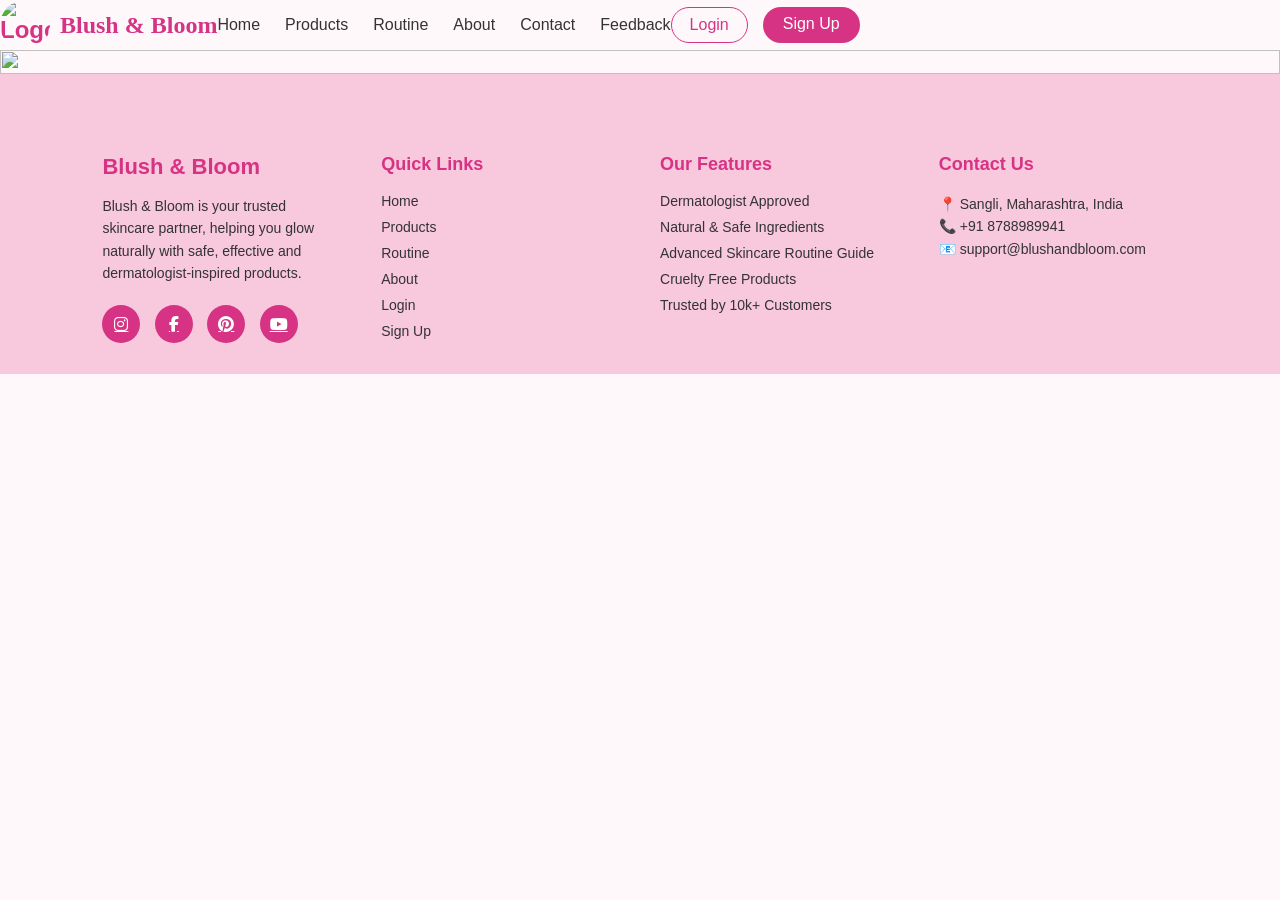
==== index.html @ fbc8195a "fix the logo position" ====
<!DOCTYPE html>
<html lang="en">
<head>
    <meta charset="UTF-8">
    <title>Blush & Bloom</title>
    <link rel="stylesheet" href="css/index.css">
   <link rel="stylesheet" href="https://cdnjs.cloudflare.com/ajax/libs/font-awesome/6.5.0/css/all.min.css">
</head>
<body>

    <nav class="navbar">
        <div class="nav-left">
        <img src="images/logo.jpeg" alt="Logo" class="logo">
        <h2 class="brand">Blush & Bloom</h2>
        </div>

        <ul class="nav-links">
            <li><a href="index.html">Home</a></li>
            <li><a href="pages/product.html">Products</a></li>
            <li><a href="pages/routine.html">Routine</a></li>
            <li><a href="pages/about.html">About</a></li>
            <li><a href="pages/contact.html">Contact</a></li>
            <li><a href="pages/feedback.html">Feedback</a></li>
        </ul>

        <div class="auth-buttons">
            <a href="pages/login.html" class="login-btn">Login</a>
            <a href="pages/signup.html" class="signup-btn">Sign Up</a>
        </div>
    </nav>

   <section class="slider">

<img src="images/slide1.webp" class="slide active">
<img src="images/slide2.webp" class="slide">
<img src="images/slide3.webp" class="slide">
<img src="images/slide4.webp" class="slide">
<img src="images/slide5.webp" class="slide">
<img src="images/slide6.webp" class="slide">
</section>

<script src="js/index.js"></script>

   <footer class="footer">

    <div class="footer-container">

    
        <div class="footer-col">
            <h2 class="footer-logo">Blush & Bloom</h2>
            <p>
                Blush & Bloom is your trusted skincare partner, 
                helping you glow naturally with safe, effective 
                and dermatologist-inspired products.
            </p>

            <div class="social-icons">
                <a href="#"><i class="fab fa-instagram"></i></a>
                <a href="#"><i class="fab fa-facebook-f"></i></a>
                <a href="#"><i class="fab fa-pinterest"></i></a>
                <a href="#"><i class="fab fa-youtube"></i></a>
            </div>
        </div>

      
        <div class="footer-col">
            <h3>Quick Links</h3>
            <ul>
                <li><a href="index.html">Home</a></li>
                <li><a href="pages/product.html">Products</a></li>
                <li><a href="pages/routine.html">Routine</a></li>
                <li><a href="pages/about.html">About</a></li>
                <li><a href="pages/login.html">Login</a></li>
                <li><a href="pages/signup.html">Sign Up</a></li>
            </ul>
        </div>

    <div class="footer-col">
            <h3>Our Features</h3>
            <ul>
                <li> Dermatologist Approved</li>
                <li> Natural & Safe Ingredients</li>
                <li>Advanced Skincare Routine Guide</li>
                <li>Cruelty Free Products</li>
                <li>Trusted by 10k+ Customers</li>
            </ul>
        </div>
             
       <div class="footer-col">
            <h3>Contact Us</h3>
            <p>📍 Sangli, Maharashtra, India</p>
            <p>📞 +91 8788989941</p>
            <p>📧 support@blushandbloom.com</p>
        </div> 

    </div>
</footer>
---- css/index.css ----
* {
    margin: 0;
    padding: 0;
    box-sizing: border-box;
}

body {
    font-family: Arial, sans-serif;
    background-color: #fff8fb;
}


.logo {
    font-size: 24px;
    font-weight: bold;
    color: #d63384;
    
}
body{
    margin:0;
}

.navbar{
    display:flex;
    align-items:center;
    padding:0;
}


}

.navbar{
    display:flex;
    justify-content:space-between;
    align-items:center;
    background:#f8c8dc;
    padding:10px 30px;
}

.nav-left{
    display:flex;
    align-items:center;
    gap:10px;
}

.logo{
    width:50px;
    height:50px;
    border-radius:50%;
    object-fit:cover;
}

.brand{
    font-family:serif;
    color:#d63384;
}

.nav-links{
    list-style:none;
    display:flex;
    gap:25px;
}

.nav-links a{
    text-decoration:none;
    color:black;
    font-weight:500;
}


.nav-links {
    list-style: none;
    display: flex;
    gap: 25px;
}

.nav-links li {
    list-style: none;
}

.nav-links a {
    text-decoration: none;
    color: #333;
    font-weight: 500;
    transition: 0.3s;
}

.nav-links a:hover {
    color: #d63384;
}

.auth-buttons {
    display: flex;
    gap: 15px;
}

.login-btn {
    padding: 8px 18px;
    border: 1px solid #d63384;
    border-radius: 25px;
    text-decoration: none;
    color: #d63384;
    transition: 0.3s;
}

.login-btn:hover {
    background-color: #d63384;
    color: white;
}

.signup-btn {
    padding: 8px 20px;
    background-color: #d63384;
    color: white;
    border-radius: 25px;
    text-decoration: none;
    transition: 0.3s;
}

.signup-btn:hover {
    background-color: #b0256a;
}

.hero {
    text-align: center;
    padding: 100px 20px;
}

.hero h1 {
    font-size: 36px;
    color: #d63384;
}

.hero p {
    margin-top: 10px;
    font-size: 18px;
    color: #555;
}

.hero {
    flex: 1;
}


.slide{
width:100%;
height:100%;
object-fit:cover;
object-position:center;
display:none;
}

.slide.active{
display:block;
}

.footer {
    background-color: #f8c8dc;   
    color: #333;
    padding: 80px 8% 25px
}

.footer-container {
    display: flex;
    justify-content: space-between;
    flex-wrap: wrap;
    gap: 40px;
}

.footer-col {
    flex: 1;
    min-width: 230px;
}

.footer-logo {
    color: #d63384;
    margin-bottom: 15px;
    font-size: 22px;
}

.footer h3 {
    margin-bottom: 18px;
    color: #d63384;
    font-size: 18px;
}

.footer-col p {
    font-size: 14px;
    line-height: 1.6;
}

.footer-col ul {
    list-style: none;
}

.footer-col ul li {
    margin-bottom: 10px;
    font-size: 14px;
}

.footer-col ul li a {
    text-decoration: none;
    color: #333;
    transition: 0.3s;
}

.footer-col ul li a:hover {
    color: #d63384;
    padding-left: 5px;
}


.social-icons {
    margin-top: 20px;
}

.social-icons a {
    display: inline-flex;
    align-items: center;
    justify-content: center;
    width: 38px;
    height: 38px;
    border-radius: 50%;
    background-color: #d63384;
    color: #fff;
    margin-right: 10px;
    font-size: 16px;
    transition: 0.3s;
}

.social-icons a:hover {
    background-color: #b0256a;
    transform: translateY(-4px);
}

.footer-bottom {
    text-align: center;
    margin-top: 30px;
    border-top: 1px solid #f3b3cf;
    padding-top: 15px;
    font-size: 13px;
}


@media (max-width: 768px) {

    .footer-container {
        flex-direction: column;
        text-align: center;
    }

}
html, body {
    height: 100%;
}

body {
    display: flex;
    flex-direction: column;
}
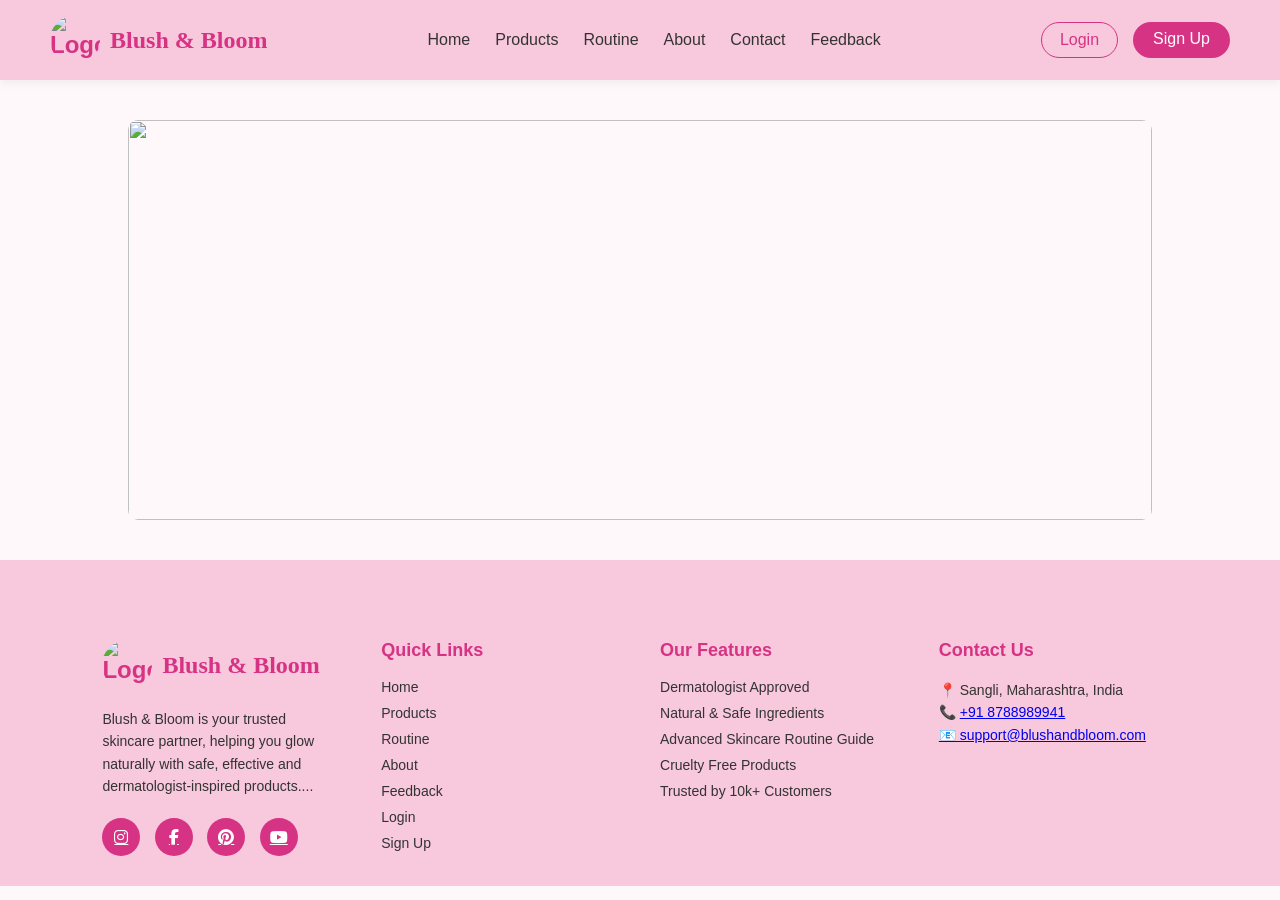
==== commit 8a29da9c: "Merge branch 'SayaliPawar1312:main' into main" ====
--- a/index.html
+++ b/index.html
@@ -1,7 +1,7 @@
 <!DOCTYPE html>
 <html lang="en">
 <head>
-    <meta charset="UTF-8">
+
     <title>Blush & Bloom</title>
     <link rel="stylesheet" href="css/index.css">
    <link rel="stylesheet" href="https://cdnjs.cloudflare.com/ajax/libs/font-awesome/6.5.0/css/all.min.css">
@@ -15,17 +15,17 @@
         </div>
 
         <ul class="nav-links">
-            <li><a href="index.html">Home</a></li>
-            <li><a href="pages/product.html">Products</a></li>
-            <li><a href="pages/routine.html">Routine</a></li>
-            <li><a href="pages/about.html">About</a></li>
-            <li><a href="pages/contact.html">Contact</a></li>
-            <li><a href="pages/feedback.html">Feedback</a></li>
+            <li><a href="./..index.html">Home</a></li>
+            <li><a href="./pages/product.html">Products</a></li>
+            <li><a href="./pages/routine.html">Routine</a></li>
+            <li><a href="./pages/about.html">About</a></li>
+            <li><a href="./pages/contact.html">Contact</a></li>
+            <li><a href="./pages/feedback.html">Feedback</a></li>
         </ul>
 
         <div class="auth-buttons">
             <a href="pages/login.html" class="login-btn">Login</a>
-            <a href="pages/signup.html" class="signup-btn">Sign Up</a>
+            <a href="./pages/signup.html" class="signup-btn">Sign Up</a>
         </div>
     </nav>
 
@@ -47,14 +47,19 @@
 
     
         <div class="footer-col">
-            <h2 class="footer-logo">Blush & Bloom</h2>
+          <div class="nav-left">
+        <img src="images/logo.jpeg" alt="Logo" class="logo">
+        <h2 class="brand">Blush & Bloom</h2>
+        </div> &nbsp;  &nbsp; &nbsp; &nbsp;
+    
             <p>
                 Blush & Bloom is your trusted skincare partner, 
                 helping you glow naturally with safe, effective 
-                and dermatologist-inspired products.
+                and dermatologist-inspired products....
             </p>
 
             <div class="social-icons">
+               
                 <a href="#"><i class="fab fa-instagram"></i></a>
                 <a href="#"><i class="fab fa-facebook-f"></i></a>
                 <a href="#"><i class="fab fa-pinterest"></i></a>
@@ -66,20 +71,21 @@
         <div class="footer-col">
             <h3>Quick Links</h3>
             <ul>
-                <li><a href="index.html">Home</a></li>
-                <li><a href="pages/product.html">Products</a></li>
-                <li><a href="pages/routine.html">Routine</a></li>
-                <li><a href="pages/about.html">About</a></li>
-                <li><a href="pages/login.html">Login</a></li>
-                <li><a href="pages/signup.html">Sign Up</a></li>
+               <li><a href="./index.html">Home</a></li>
+                <li><a href="./pages/product.html">Products</a></li>
+                <li><a href="./pages/routine.html">Routine</a></li>
+                <li><a href="./pages/about.html">About</a></li>
+             <li><a href="./pages/feedback.html">Feedback</a></li>
+                <li><a href="./pages/login.html">Login</a></li>
+                <li><a href="./pages/signup.html">Sign Up</a></li>
             </ul>
         </div>
 
     <div class="footer-col">
             <h3>Our Features</h3>
             <ul>
-                <li> Dermatologist Approved</li>
-                <li> Natural & Safe Ingredients</li>
+                <li>Dermatologist Approved</li>
+                <li>Natural & Safe Ingredients</li>
                 <li>Advanced Skincare Routine Guide</li>
                 <li>Cruelty Free Products</li>
                 <li>Trusted by 10k+ Customers</li>
@@ -89,8 +95,11 @@
        <div class="footer-col">
             <h3>Contact Us</h3>
             <p>📍 Sangli, Maharashtra, India</p>
-            <p>📞 +91 8788989941</p>
-            <p>📧 support@blushandbloom.com</p>
+            <p>📞 <a href="tel:+8788989941" class="menu-subitem">+91 8788989941</a></p>
+            <p> <a href="mailto:support@blushandbloom.com.com" class="menu-subitem">
+                 📧 support@blushandbloom.com
+                </a>
+         
         </div> 
 
     </div>
--- a/css/index.css
+++ b/css/index.css
@@ -1,3 +1,4 @@
+
 * {
     margin: 0;
     padding: 0;
@@ -26,21 +27,13 @@
     padding:0;
 }
 
-
-}
-
-.navbar{
-    display:flex;
-    justify-content:space-between;
-    align-items:center;
-    background:#f8c8dc;
-    padding:10px 30px;
-}
-
-.nav-left{
-    display:flex;
-    align-items:center;
-    gap:10px;
+.navbar {
+    display: flex;
+    justify-content: space-between;
+    align-items: center;
+    padding: 15px 50px;
+    background-color: #f8c8dc;
+    box-shadow: 0 4px 8px rgba(0,0,0,0.05);
 }
 
 .logo{
@@ -48,6 +41,20 @@
     height:50px;
     border-radius:50%;
     object-fit:cover;
+    margin-left:0.001cm;
+}
+
+.nav-left{
+    display:flex;
+    align-items:center;
+    gap:10px;
+}
+
+.logo{
+    width:50px;
+    height:50px;
+    border-radius:50%;
+    object-fit:cover;
 }
 
 .brand{
@@ -141,6 +148,13 @@
     flex: 1;
 }
 
+.slider{
+width:80%;
+height:400px;
+margin:40px auto;
+overflow:hidden;
+border-radius:10px;
+}
 
 .slide{
 width:100%;
@@ -152,6 +166,10 @@
 
 .slide.active{
 display:block;
+}
+.slides{
+display:flex;
+transition:transform 0.5s ease;
 }
 
 .footer {
@@ -258,4 +276,3 @@
     display: flex;
     flex-direction: column;
 }
-
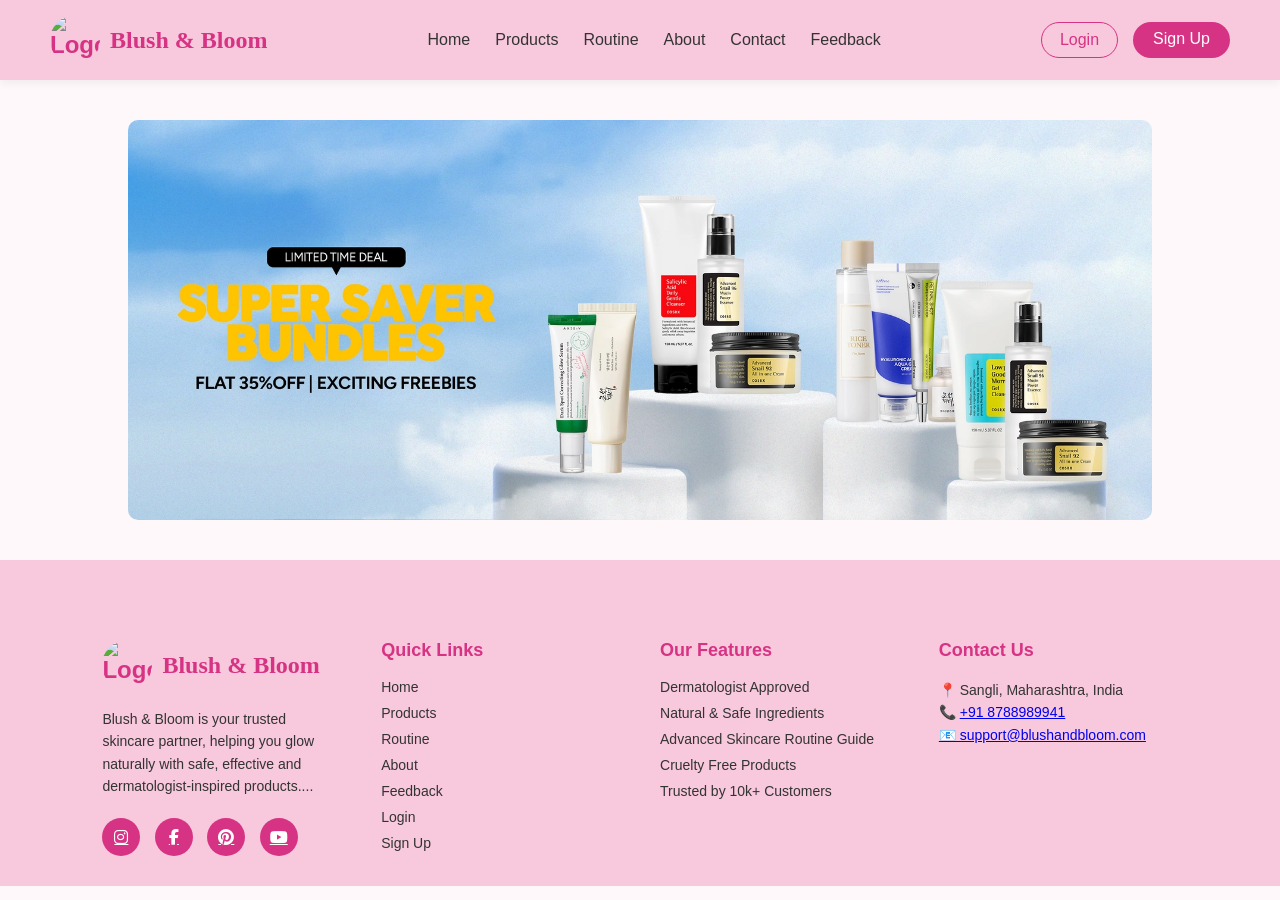
==== commit 7d6183b6: "Merge pull request #7 from nishatandale/main pull request" ====
--- a/index.html
+++ b/index.html
@@ -3,11 +3,10 @@
 <head>
 
     <title>Blush & Bloom</title>
-    <link rel="stylesheet" href="css/index.css">
+    <link rel="stylesheet" href="./css/index.css">
    <link rel="stylesheet" href="https://cdnjs.cloudflare.com/ajax/libs/font-awesome/6.5.0/css/all.min.css">
 </head>
 <body>
-
     <nav class="navbar">
         <div class="nav-left">
         <img src="images/logo.jpeg" alt="Logo" class="logo">
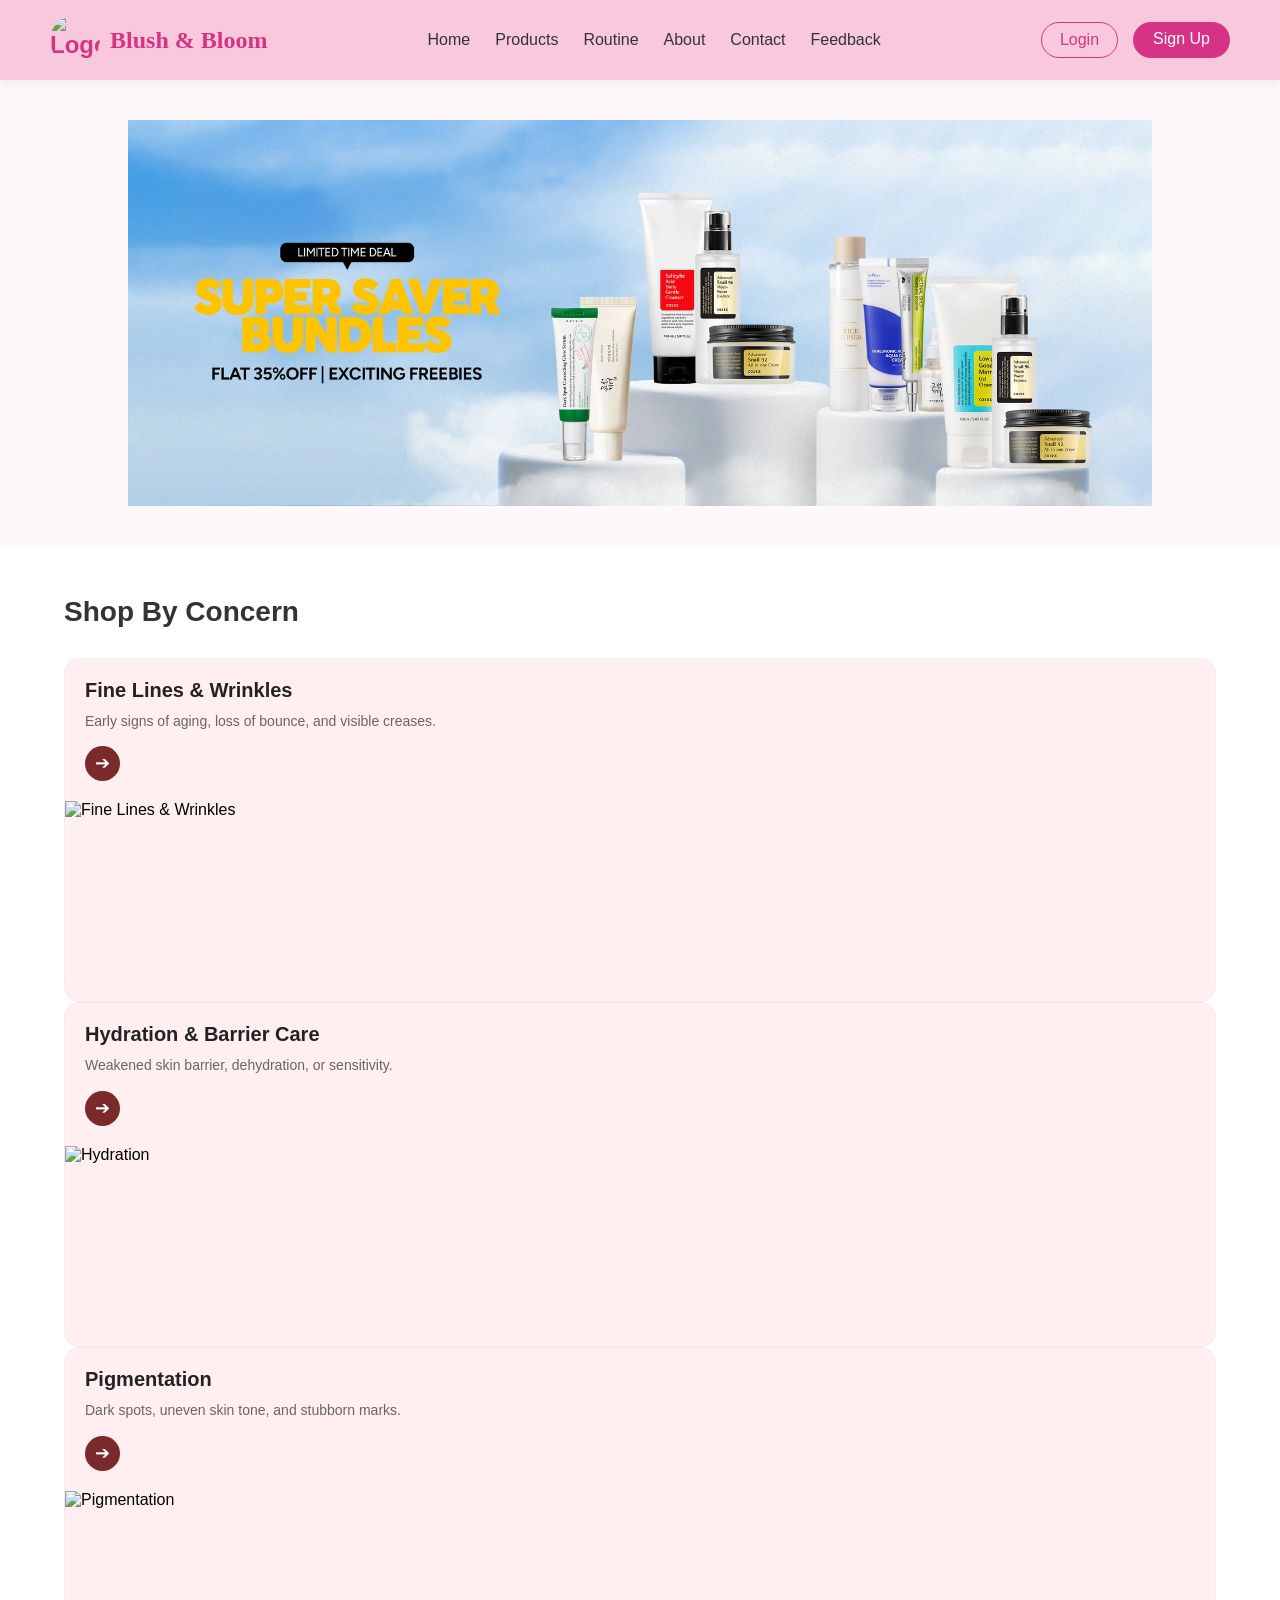
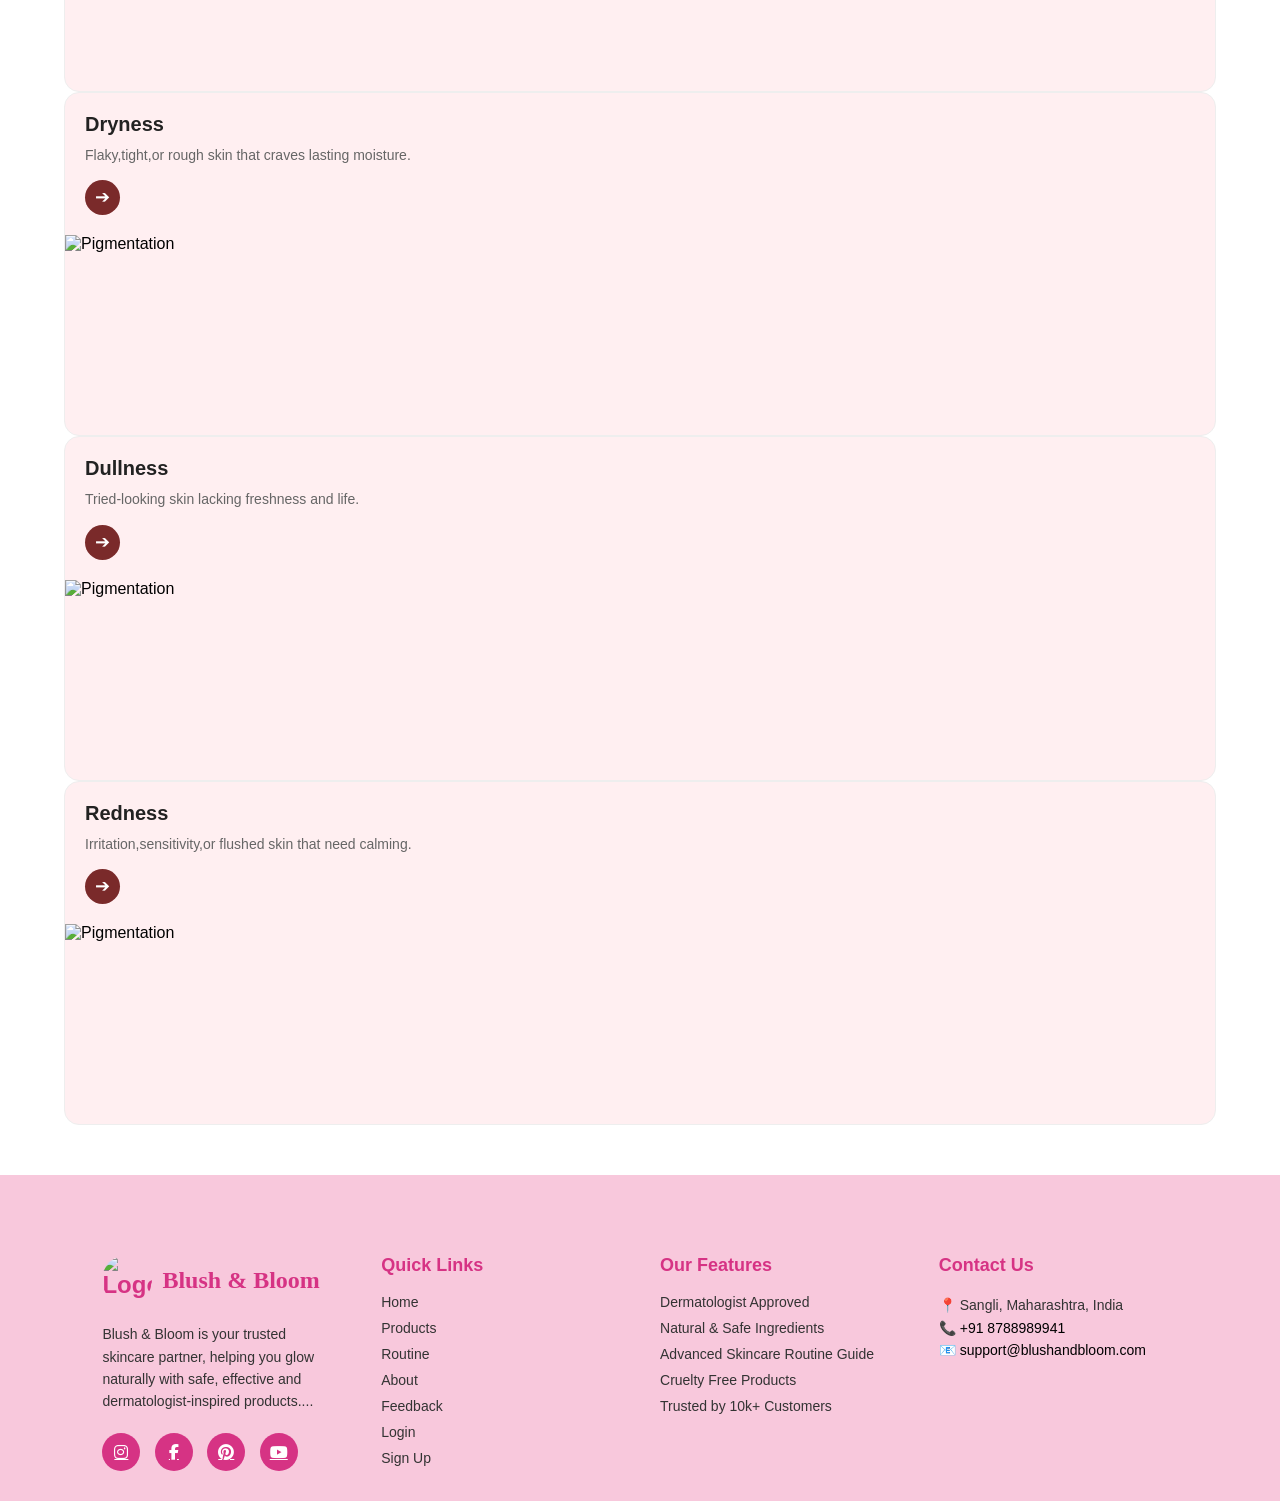
==== commit 40d2d977: "cards are created" ====
--- a/index.html
+++ b/index.html
@@ -1,16 +1,18 @@
 <!DOCTYPE html>
 <html lang="en">
+
 <head>
 
     <title>Blush & Bloom</title>
     <link rel="stylesheet" href="./css/index.css">
-   <link rel="stylesheet" href="https://cdnjs.cloudflare.com/ajax/libs/font-awesome/6.5.0/css/all.min.css">
+    <link rel="stylesheet" href="https://cdnjs.cloudflare.com/ajax/libs/font-awesome/6.5.0/css/all.min.css">
 </head>
+
 <body>
     <nav class="navbar">
         <div class="nav-left">
-        <img src="images/logo.jpeg" alt="Logo" class="logo">
-        <h2 class="brand">Blush & Bloom</h2>
+            <img src="images/logo.jpeg" alt="Logo" class="logo">
+            <h2 class="brand">Blush & Bloom</h2>
         </div>
 
         <ul class="nav-links">
@@ -28,78 +30,144 @@
         </div>
     </nav>
 
-   <section class="slider">
+    <div class="slider">
 
-<img src="images/slide1.webp" class="slide active">
-<img src="images/slide2.webp" class="slide">
-<img src="images/slide3.webp" class="slide">
-<img src="images/slide4.webp" class="slide">
-<img src="images/slide5.webp" class="slide">
-<img src="images/slide6.webp" class="slide">
+        <img src="images/slide1.webp" class="slide active">
+        <img src="images/slide2.webp" class="slide">
+        <img src="images/slide3.webp" class="slide">
+        <img src="images/slide4.webp" class="slide">
+        <img src="images/slide5.webp" class="slide">
+        <img src="images/slide6.webp" class="slide">
+    </div>
+
+    <script src="js/index.js"></script>
+
+    <section class="shop-by-concern">
+    <h2 class="section-title">Shop By Concern</h2>
+    
+   
+
+        <div class="concern-card">
+            <div class="card-content">
+                <h3>Fine Lines & Wrinkles</h3>
+                <p>Early signs of aging, loss of bounce, and visible creases.</p>
+                <a href="#" class="arrow-btn">➔</a>
+            </div>
+            <img src="images/fine-lines.webp" alt="Fine Lines & Wrinkles">
+        </div>
+
+        <div class="concern-card">
+            <div class="card-content">
+                <h3>Hydration & Barrier Care</h3>
+                <p>Weakened skin barrier, dehydration, or sensitivity.</p>
+                <a href="#" class="arrow-btn">➔</a>
+            </div>
+            <img src="images/hydration.webp" alt="Hydration">
+        </div>
+
+        <div class="concern-card">
+            <div class="card-content">
+                <h3>Pigmentation</h3>
+                <p>Dark spots, uneven skin tone, and stubborn marks.</p>
+                <a href="#" class="arrow-btn">➔</a>
+            </div>
+            <img src="images/pigmentation.webp" alt="Pigmentation">
+        </div>
+
+         <div class="concern-card">
+            <div class="card-content">
+                <h3>Dryness</h3>
+                <p>Flaky,tight,or rough skin that craves lasting moisture.</p>
+                <a href="#" class="arrow-btn">➔</a>
+            </div>
+            <img src="images/dryness.webp" alt="Pigmentation">
+        </div>
+
+         <div class="concern-card">
+            <div class="card-content">
+                <h3>Dullness</h3>
+                <p>Tried-looking skin lacking freshness and life.</p>
+                <a href="#" class="arrow-btn">➔</a>
+            </div>
+            <img src="images/dullness.webp" alt="Pigmentation">
+        </div>
+
+         <div class="concern-card">
+            <div class="card-content">
+                <h3>Redness</h3>
+                <p>Irritation,sensitivity,or flushed skin that need calming.</p>
+                <a href="#" class="arrow-btn">➔</a>
+            </div>
+            <img src="images/redness.webp" alt="Pigmentation">
+        </div>
+
+
+    </div>
 </section>
 
-<script src="js/index.js"></script>
+        </script>
+    </div>
 
-   <footer class="footer">
+    <footer class="footer">
 
-    <div class="footer-container">
+        <div class="footer-container">
 
-    
-        <div class="footer-col">
-          <div class="nav-left">
-        <img src="images/logo.jpeg" alt="Logo" class="logo">
-        <h2 class="brand">Blush & Bloom</h2>
-        </div> &nbsp;  &nbsp; &nbsp; &nbsp;
-    
-            <p>
-                Blush & Bloom is your trusted skincare partner, 
-                helping you glow naturally with safe, effective 
-                and dermatologist-inspired products....
-            </p>
 
-            <div class="social-icons">
-               
-                <a href="#"><i class="fab fa-instagram"></i></a>
-                <a href="#"><i class="fab fa-facebook-f"></i></a>
-                <a href="#"><i class="fab fa-pinterest"></i></a>
-                <a href="#"><i class="fab fa-youtube"></i></a>
+            <div class="footer-col">
+                <div class="nav-left">
+                    <img src="images/logo.jpeg" alt="Logo" class="logo">
+                    <h2 class="brand">Blush & Bloom</h2>
+                </div> &nbsp; &nbsp; &nbsp; &nbsp;
+
+                <p>
+                    Blush & Bloom is your trusted skincare partner,
+                    helping you glow naturally with safe, effective
+                    and dermatologist-inspired products....
+                </p>
+
+                <div class="social-icons">
+
+                    <a href="#"><i class="fab fa-instagram"></i></a>
+                    <a href="#"><i class="fab fa-facebook-f"></i></a>
+                    <a href="#"><i class="fab fa-pinterest"></i></a>
+                    <a href="#"><i class="fab fa-youtube"></i></a>
+                </div>
             </div>
+
+
+            <div class="footer-col">
+                <h3>Quick Links</h3>
+                <ul>
+                    <li><a href="./index.html">Home</a></li>
+                    <li><a href="./pages/product.html">Products</a></li>
+                    <li><a href="./pages/routine.html">Routine</a></li>
+                    <li><a href="./pages/about.html">About</a></li>
+                    <li><a href="./pages/feedback.html">Feedback</a></li>
+                    <li><a href="./pages/login.html">Login</a></li>
+                    <li><a href="./pages/signup.html">Sign Up</a></li>
+                </ul>
+            </div>
+
+            <div class="footer-col">
+                <h3>Our Features</h3>
+                <ul>
+                    <li>Dermatologist Approved</li>
+                    <li>Natural & Safe Ingredients</li>
+                    <li>Advanced Skincare Routine Guide</li>
+                    <li>Cruelty Free Products</li>
+                    <li>Trusted by 10k+ Customers</li>
+                </ul>
+            </div>
+
+            <div class="footer-col">
+                <h3>Contact Us</h3>
+                <p>📍 Sangli, Maharashtra, India</p>
+                <p>📞 <a href="tel:+8788989941" class="menu-subitem">+91 8788989941</a></p>
+                <p> <a href="mailto:support@blushandbloom.com.com" class="menu-subitem">
+                        📧 support@blushandbloom.com
+                    </a>
+
+            </div>
+
         </div>
-
-      
-        <div class="footer-col">
-            <h3>Quick Links</h3>
-            <ul>
-               <li><a href="./index.html">Home</a></li>
-                <li><a href="./pages/product.html">Products</a></li>
-                <li><a href="./pages/routine.html">Routine</a></li>
-                <li><a href="./pages/about.html">About</a></li>
-             <li><a href="./pages/feedback.html">Feedback</a></li>
-                <li><a href="./pages/login.html">Login</a></li>
-                <li><a href="./pages/signup.html">Sign Up</a></li>
-            </ul>
-        </div>
-
-    <div class="footer-col">
-            <h3>Our Features</h3>
-            <ul>
-                <li>Dermatologist Approved</li>
-                <li>Natural & Safe Ingredients</li>
-                <li>Advanced Skincare Routine Guide</li>
-                <li>Cruelty Free Products</li>
-                <li>Trusted by 10k+ Customers</li>
-            </ul>
-        </div>
-             
-       <div class="footer-col">
-            <h3>Contact Us</h3>
-            <p>📍 Sangli, Maharashtra, India</p>
-            <p>📞 <a href="tel:+8788989941" class="menu-subitem">+91 8788989941</a></p>
-            <p> <a href="mailto:support@blushandbloom.com.com" class="menu-subitem">
-                 📧 support@blushandbloom.com
-                </a>
-         
-        </div> 
-
-    </div>
-</footer>+    </footer>
--- a/css/index.css
+++ b/css/index.css
@@ -152,8 +152,8 @@
 width:80%;
 height:400px;
 margin:40px auto;
-overflow:hidden;
 border-radius:10px;
+position: relative;
 }
 
 .slide{
@@ -167,6 +167,7 @@
 .slide.active{
 display:block;
 }
+
 .slides{
 display:flex;
 transition:transform 0.5s ease;
@@ -227,6 +228,10 @@
     padding-left: 5px;
 }
 
+.menu-subitem{
+    text-decoration: none;
+    color: black;
+}
 
 .social-icons {
     margin-top: 20px;
@@ -276,3 +281,82 @@
     display: flex;
     flex-direction: column;
 }
+
+.shop-by-concern {
+    padding: 50px 5%;
+    background-color: #fff;
+    font-family: Arial, sans-serif;
+}
+
+.section-title {
+    font-size: 28px;
+    font-weight: bold;
+    margin-bottom: 30px;
+    color: #333;
+}
+
+.concern-container {
+    display: grid;
+    grid-template-columns: repeat(auto-fit, minmax(280px, 1fr));
+    gap: 20px;
+}
+
+.concern-card {
+    background-color: #FFEFF1 ; 
+    border-radius: 15px;
+    overflow: hidden;
+    display: flex;
+    flex-direction: column;
+    justify-content: space-between;
+    transition: transform 0.3s ease;
+    border: 1px solid #eee;
+}
+
+.concern-card:hover {
+    transform: translateY(-5px);
+}
+
+.card-content {
+    padding: 20px;
+}
+
+.card-content h3 {
+    font-size: 20px;
+    margin-bottom: 10px;
+    color: #222;
+}
+
+.card-content p {
+    font-size: 14px;
+    color: #666;
+    line-height: 1.4;
+    margin-bottom: 15px;
+}
+
+.arrow-btn {
+    display: inline-block;
+    width: 35px;
+    height: 35px;
+    background-color: #7a2a2a; 
+    color: white;
+    text-align: center;
+    line-height: 35px;
+    border-radius: 50%;
+    text-decoration: none;
+    font-size: 18px;
+}
+
+.concern-card img {
+    width: 100%;
+    height: 200px;
+    object-fit: cover;
+    display: block;
+}
+
+@media (max-width: 600px) {
+    .concern-container {
+        grid-template-columns: 1fr;
+    }
+}
+
+
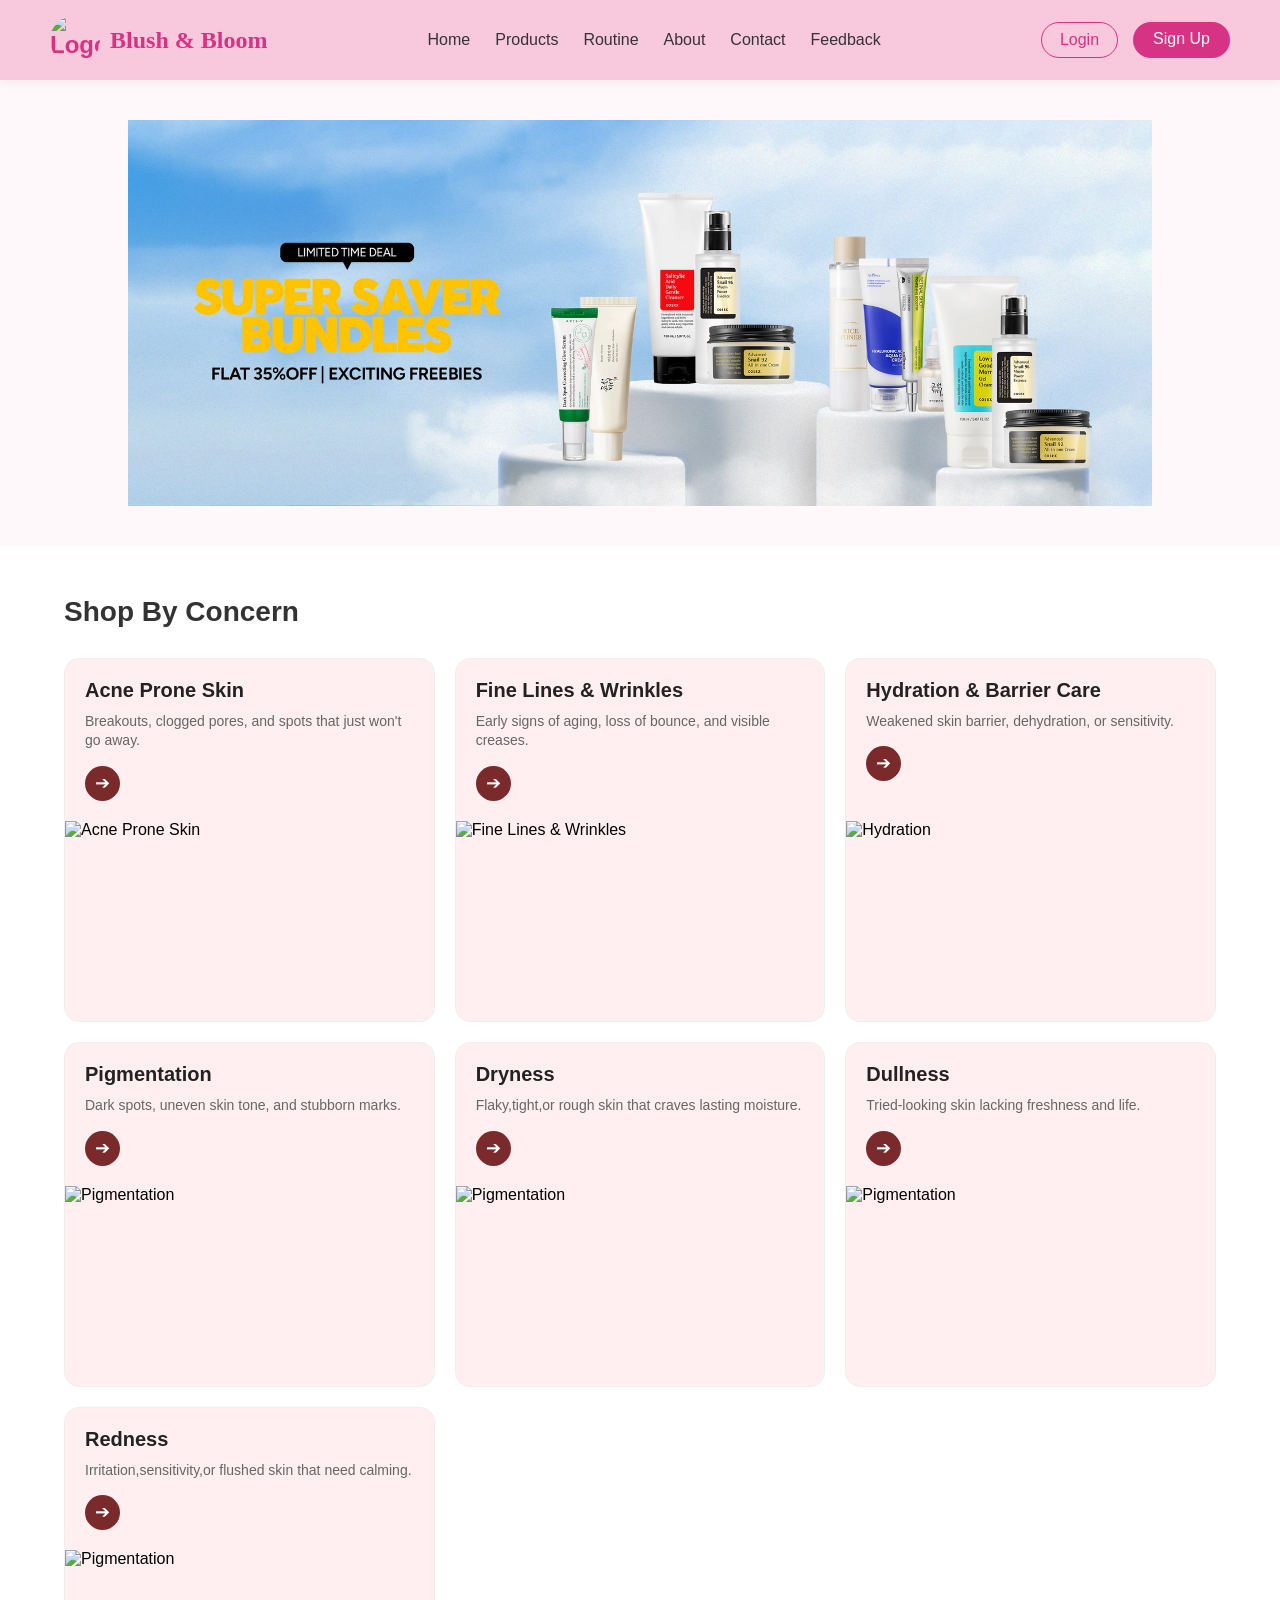
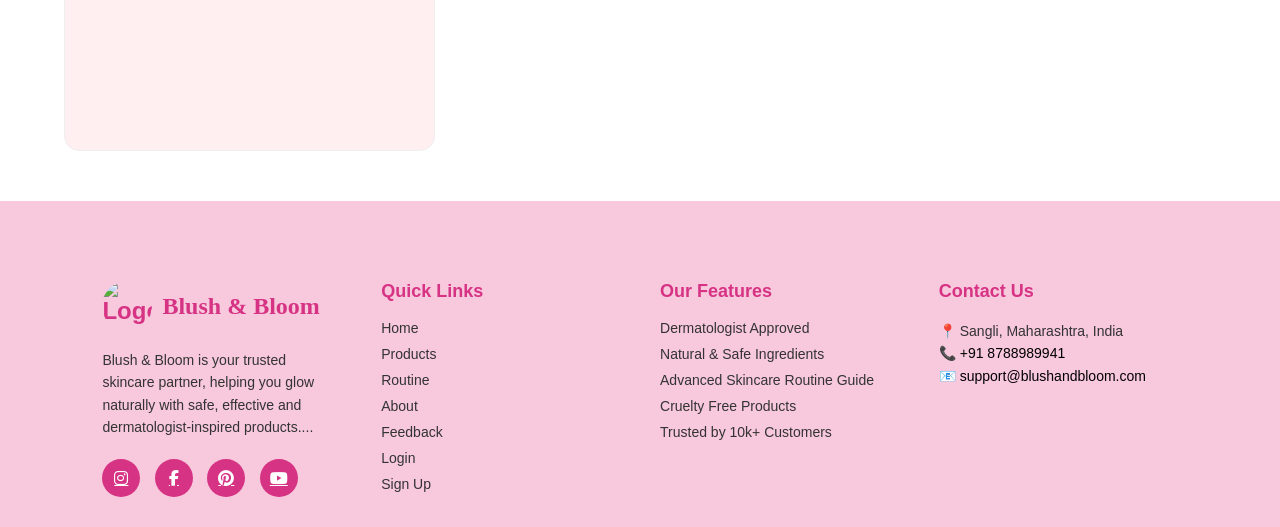
==== commit 432d2d8a: "hower effect add in cards" ====
--- a/index.html
+++ b/index.html
@@ -45,7 +45,15 @@
     <section class="shop-by-concern">
     <h2 class="section-title">Shop By Concern</h2>
     
-   
+    <div class="concern-container">
+        <div class="concern-card">
+            <div class="card-content">
+                <h3>Acne Prone Skin</h3>
+                <p>Breakouts, clogged pores, and spots that just won't go away.</p>
+                <a href="#" class="arrow-btn">➔</a>
+            </div>
+            <img src="images/acne.webp" alt="Acne Prone Skin">
+        </div>
 
         <div class="concern-card">
             <div class="card-content">
--- a/css/index.css
+++ b/css/index.css
@@ -312,9 +312,6 @@
     border: 1px solid #eee;
 }
 
-.concern-card:hover {
-    transform: translateY(-5px);
-}
 
 .card-content {
     padding: 20px;
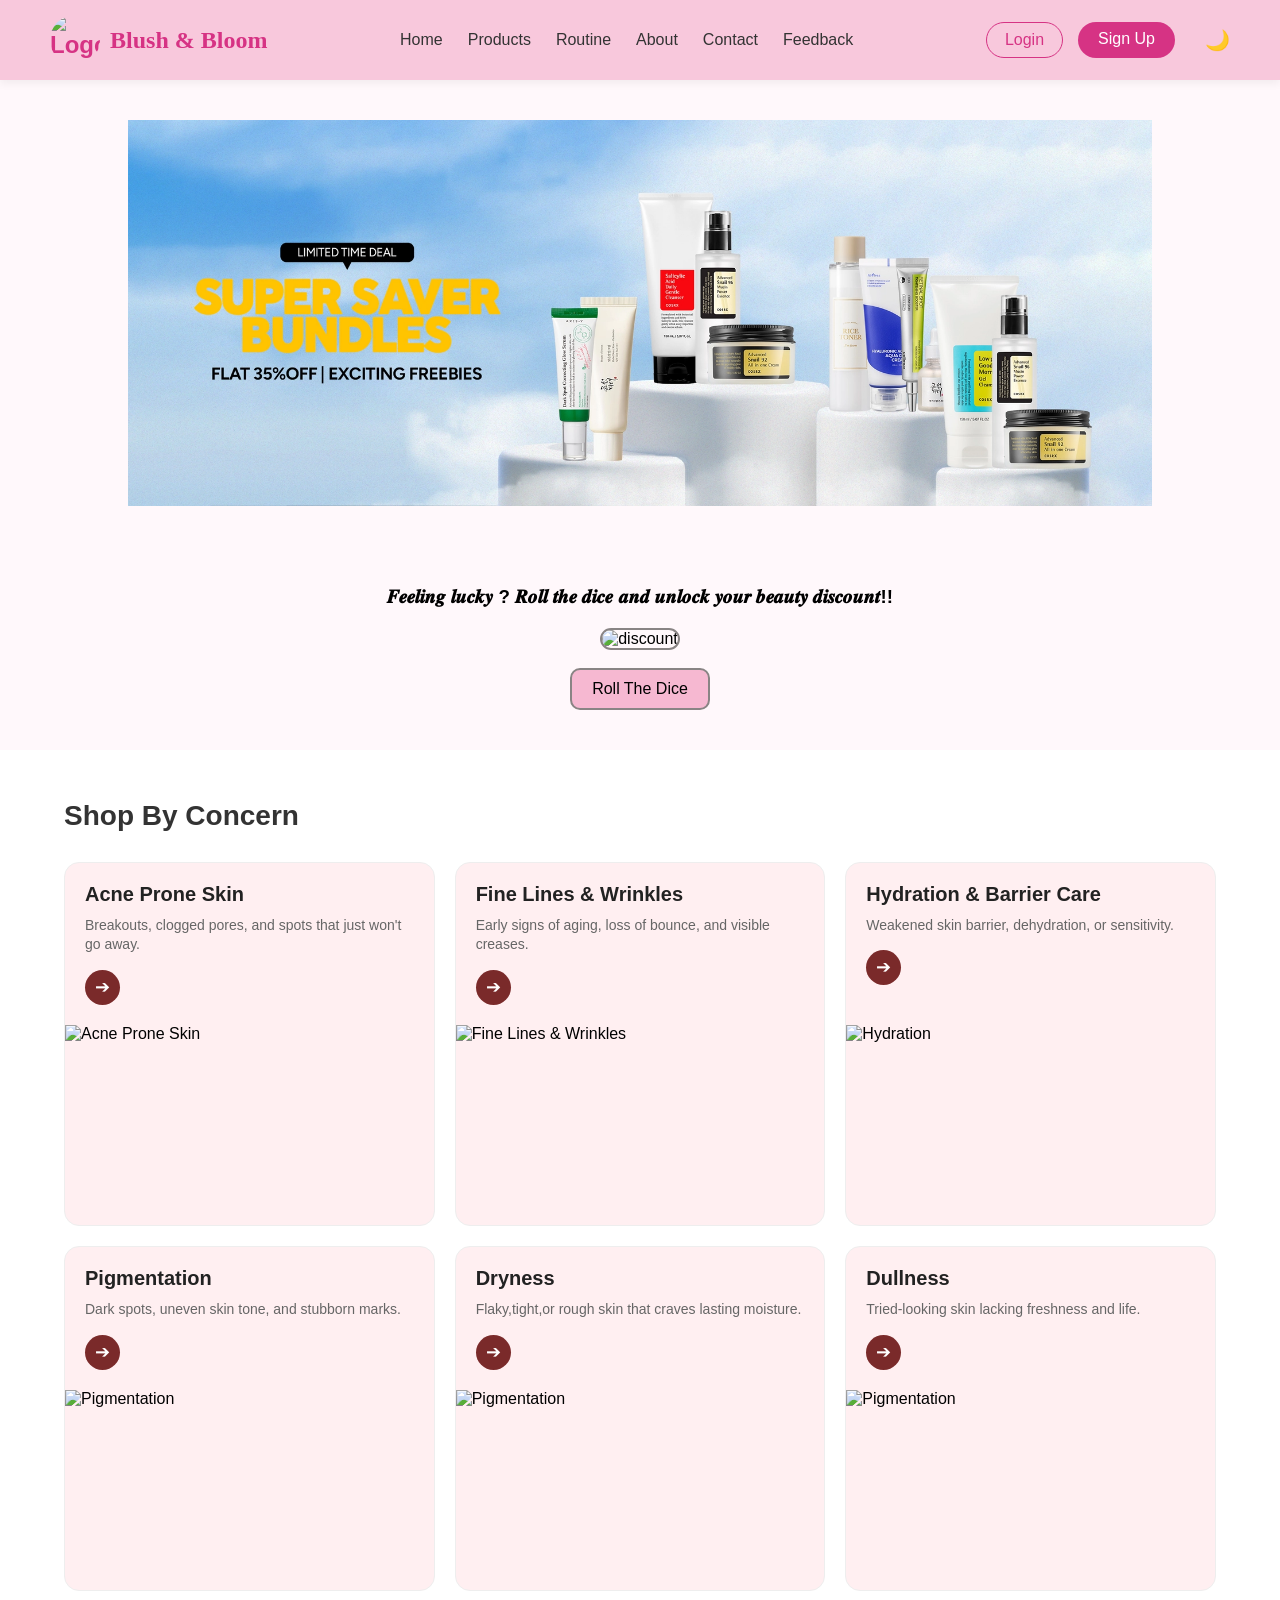
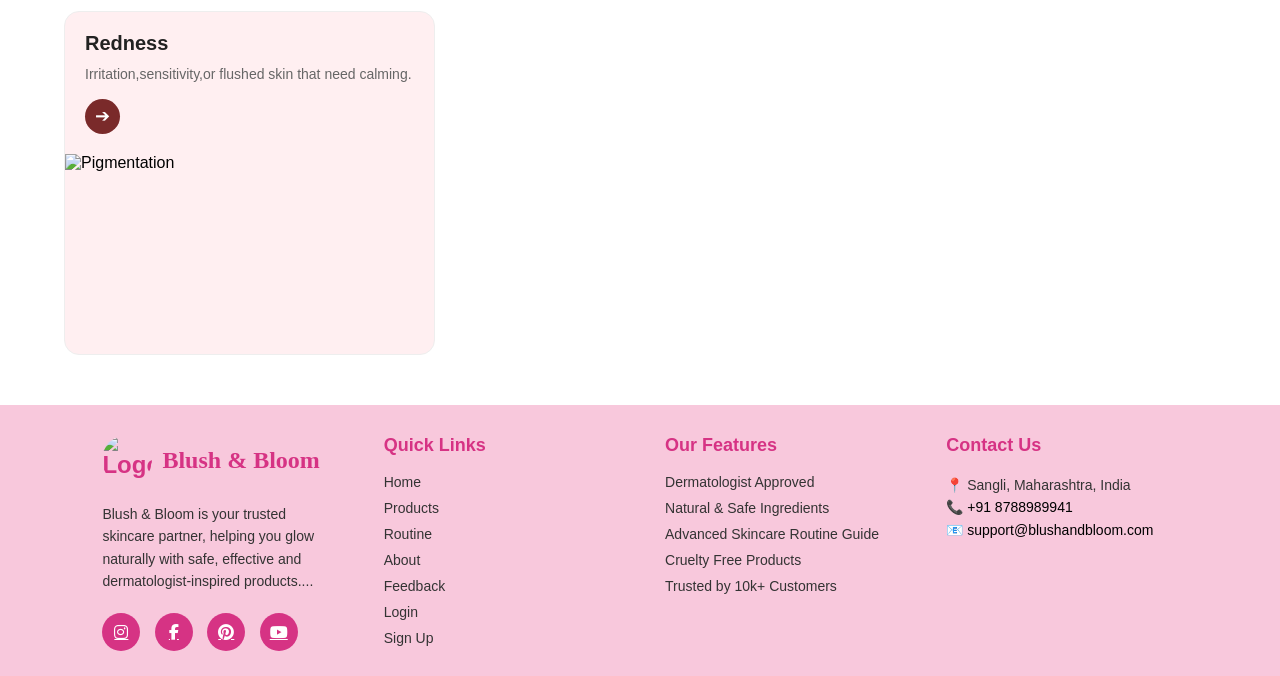
==== commit 97b31fe6: "resolved merge conflicts" ====
--- a/index.html
+++ b/index.html
@@ -1,13 +1,12 @@
 <!DOCTYPE html>
 <html lang="en">
-
 <head>
-
     <title>Blush & Bloom</title>
     <link rel="stylesheet" href="./css/index.css">
+       <link rel="stylesheet" href="./css/navbar.css">
+        <link rel="stylesheet" href="./css/footer.css">
     <link rel="stylesheet" href="https://cdnjs.cloudflare.com/ajax/libs/font-awesome/6.5.0/css/all.min.css">
 </head>
-
 <body>
     <nav class="navbar">
         <div class="nav-left">
@@ -27,6 +26,8 @@
         <div class="auth-buttons">
             <a href="pages/login.html" class="login-btn">Login</a>
             <a href="./pages/signup.html" class="signup-btn">Sign Up</a>
+        <button id="themeToggle" class="theme-btn">🌙</button>
+</button>
         </div>
     </nav>
 
@@ -42,79 +43,117 @@
 
     <script src="js/index.js"></script>
 
-    <section class="shop-by-concern">
-    <h2 class="section-title">Shop By Concern</h2>
-    
-    <div class="concern-container">
-        <div class="concern-card">
-            <div class="card-content">
-                <h3>Acne Prone Skin</h3>
-                <p>Breakouts, clogged pores, and spots that just won't go away.</p>
-                <a href="#" class="arrow-btn">➔</a>
-            </div>
-            <img src="images/acne.webp" alt="Acne Prone Skin">
-        </div>
-
-        <div class="concern-card">
-            <div class="card-content">
-                <h3>Fine Lines & Wrinkles</h3>
-                <p>Early signs of aging, loss of bounce, and visible creases.</p>
-                <a href="#" class="arrow-btn">➔</a>
-            </div>
-            <img src="images/fine-lines.webp" alt="Fine Lines & Wrinkles">
-        </div>
-
-        <div class="concern-card">
-            <div class="card-content">
-                <h3>Hydration & Barrier Care</h3>
-                <p>Weakened skin barrier, dehydration, or sensitivity.</p>
-                <a href="#" class="arrow-btn">➔</a>
-            </div>
-            <img src="images/hydration.webp" alt="Hydration">
-        </div>
-
-        <div class="concern-card">
-            <div class="card-content">
-                <h3>Pigmentation</h3>
-                <p>Dark spots, uneven skin tone, and stubborn marks.</p>
-                <a href="#" class="arrow-btn">➔</a>
-            </div>
-            <img src="images/pigmentation.webp" alt="Pigmentation">
-        </div>
-
-         <div class="concern-card">
-            <div class="card-content">
-                <h3>Dryness</h3>
-                <p>Flaky,tight,or rough skin that craves lasting moisture.</p>
-                <a href="#" class="arrow-btn">➔</a>
-            </div>
-            <img src="images/dryness.webp" alt="Pigmentation">
-        </div>
-
-         <div class="concern-card">
-            <div class="card-content">
-                <h3>Dullness</h3>
-                <p>Tried-looking skin lacking freshness and life.</p>
-                <a href="#" class="arrow-btn">➔</a>
-            </div>
-            <img src="images/dullness.webp" alt="Pigmentation">
-        </div>
-
-         <div class="concern-card">
-            <div class="card-content">
-                <h3>Redness</h3>
-                <p>Irritation,sensitivity,or flushed skin that need calming.</p>
-                <a href="#" class="arrow-btn">➔</a>
-            </div>
-            <img src="images/redness.webp" alt="Pigmentation">
-        </div>
-
-
-    </div>
-</section>
-
+    <div class="dice-container">
+        <h3>𝑭𝒆𝒆𝒍𝒊𝒏𝒈 𝒍𝒖𝒄𝒌𝒚 ?
+𝑹𝒐𝒍𝒍 𝒕𝒉𝒆 𝒅𝒊𝒄𝒆 𝒂𝒏𝒅 𝒖𝒏𝒍𝒐𝒄𝒌 𝒚𝒐𝒖𝒓 𝒃𝒆𝒂𝒖𝒕𝒚 𝒅𝒊𝒔𝒄𝒐𝒖𝒏𝒕!!</h3>
+        <img src="images/dice1.webp" alt="discount" id="dice" class="dice-img" />
+        <br> <br>
+        <button type="button" onclick="rollDice()" class="dice">Roll The Dice</button>
+
+        <script>
+            const diceImg = document.getElementById("dice");
+            function rollDice() {
+                const min = 1;
+                const max = 7;
+
+                const randomNumber = Math.floor(Math.random() * (max - min)) + min;
+                switch (randomNumber) {
+                    case 1: diceImg.src = "images/dice2.jpg";
+                        console.log(randomNumber);
+                        break;
+                    case 2: diceImg.src = "images/dice3.webp";
+                        console.log(randomNumber);
+
+                        break;
+                    case 3: diceImg.src = "images/dice4.webp";
+                        console.log(randomNumber);
+
+                        break;
+                    case 4: diceImg.src = "images/dice-5.jpg";
+                        console.log(randomNumber);
+
+                        break;
+                    case 5: diceImg.src = "images/dice-6.jpg";
+                        console.log(randomNumber);
+
+                        break;
+                    case 6: diceImg.src = "images/dice-7.jpg";
+                        console.log(randomNumber);
+
+                        break;
+                }
+            }
         </script>
     </div>
+
+    <section class="shop-by-concern">
+        <h2 class="section-title">Shop By Concern</h2>
+
+        <div class="concern-container">
+            <div class="concern-card">
+                <div class="card-content">
+                    <h3>Acne Prone Skin</h3>
+                    <p>Breakouts, clogged pores, and spots that just won't go away.</p>
+                    <a href="pages/product.html" class="arrow-btn">➔</a>
+                </div>
+                <img src="images/acne.webp" alt="Acne Prone Skin">
+            </div>
+
+            <div class="concern-card">
+                <div class="card-content">
+                    <h3>Fine Lines & Wrinkles</h3>
+                    <p>Early signs of aging, loss of bounce, and visible creases.</p>
+                  <a href="pages/product.html" class="arrow-btn">➔</a>
+                </div>
+                <img src="images/fine-lines.webp" alt="Fine Lines & Wrinkles">
+            </div>
+
+            <div class="concern-card">
+                <div class="card-content">
+                    <h3>Hydration & Barrier Care</h3>
+                    <p>Weakened skin barrier, dehydration, or sensitivity.</p>
+                     <a href="pages/product.html" class="arrow-btn">➔</a>
+                </div>
+                <img src="images/hydration.webp" alt="Hydration">
+            </div>
+
+            <div class="concern-card">
+                <div class="card-content">
+                    <h3>Pigmentation</h3>
+                    <p>Dark spots, uneven skin tone, and stubborn marks.</p>
+                     <a href="pages/product.html" class="arrow-btn">➔</a>
+                </div>
+                <img src="images/pigmentation.webp" alt="Pigmentation">
+            </div>
+
+            <div class="concern-card">
+                <div class="card-content">
+                    <h3>Dryness</h3>
+                    <p>Flaky,tight,or rough skin that craves lasting moisture.</p>
+              <a href="pages/product.html" class="arrow-btn">➔</a>
+                </div>
+                <img src="images/dryness.webp" alt="Pigmentation">
+            </div>
+
+            <div class="concern-card">
+                <div class="card-content">
+                    <h3>Dullness</h3>
+                    <p>Tried-looking skin lacking freshness and life.</p>
+                    <a href="pages/product.html" class="arrow-btn">➔</a>
+                </div>
+                <img src="images/dullness.webp" alt="Pigmentation">
+            </div>
+
+            <div class="concern-card">
+                <div class="card-content">
+                    <h3>Redness</h3>
+                    <p>Irritation,sensitivity,or flushed skin that need calming.</p>
+                   <a href="pages/product.html" class="arrow-btn">➔</a>
+                </div>
+                <img src="images/redness.webp" alt="Pigmentation">
+            </div>
+        </div>
+    </section>
 
     <footer class="footer">
 
--- a/css/index.css
+++ b/css/index.css
@@ -7,7 +7,7 @@
 
 body {
     font-family: Arial, sans-serif;
-    background-color: #fff8fb;
+    background-color: #fff0f5;
 }
 
 
@@ -100,6 +100,25 @@
     display: flex;
     gap: 15px;
 }
+.theme-btn{
+background: transparent;
+border: none;
+font-size: 20px;
+cursor: pointer;
+margin-left: 15px;
+}
+
+.navbar.dark-mode{
+background:#111;
+}
+
+.navbar.dark-mode a{
+color:white;
+}
+
+.navbar.dark-mode .brand{
+color:#ff6b81;
+}
 
 .login-btn {
     padding: 8px 18px;
@@ -173,114 +192,6 @@
 transition:transform 0.5s ease;
 }
 
-.footer {
-    background-color: #f8c8dc;   
-    color: #333;
-    padding: 80px 8% 25px
-}
-
-.footer-container {
-    display: flex;
-    justify-content: space-between;
-    flex-wrap: wrap;
-    gap: 40px;
-}
-
-.footer-col {
-    flex: 1;
-    min-width: 230px;
-}
-
-.footer-logo {
-    color: #d63384;
-    margin-bottom: 15px;
-    font-size: 22px;
-}
-
-.footer h3 {
-    margin-bottom: 18px;
-    color: #d63384;
-    font-size: 18px;
-}
-
-.footer-col p {
-    font-size: 14px;
-    line-height: 1.6;
-}
-
-.footer-col ul {
-    list-style: none;
-}
-
-.footer-col ul li {
-    margin-bottom: 10px;
-    font-size: 14px;
-}
-
-.footer-col ul li a {
-    text-decoration: none;
-    color: #333;
-    transition: 0.3s;
-}
-
-.footer-col ul li a:hover {
-    color: #d63384;
-    padding-left: 5px;
-}
-
-.menu-subitem{
-    text-decoration: none;
-    color: black;
-}
-
-.social-icons {
-    margin-top: 20px;
-}
-
-.social-icons a {
-    display: inline-flex;
-    align-items: center;
-    justify-content: center;
-    width: 38px;
-    height: 38px;
-    border-radius: 50%;
-    background-color: #d63384;
-    color: #fff;
-    margin-right: 10px;
-    font-size: 16px;
-    transition: 0.3s;
-}
-
-.social-icons a:hover {
-    background-color: #b0256a;
-    transform: translateY(-4px);
-}
-
-.footer-bottom {
-    text-align: center;
-    margin-top: 30px;
-    border-top: 1px solid #f3b3cf;
-    padding-top: 15px;
-    font-size: 13px;
-}
-
-
-@media (max-width: 768px) {
-
-    .footer-container {
-        flex-direction: column;
-        text-align: center;
-    }
-
-}
-html, body {
-    height: 100%;
-}
-
-body {
-    display: flex;
-    flex-direction: column;
-}
 
 .shop-by-concern {
     padding: 50px 5%;
@@ -312,6 +223,9 @@
     border: 1px solid #eee;
 }
 
+.concern-card:hover {
+    transform: translateY(-5px);
+}
 
 .card-content {
     padding: 20px;
@@ -356,4 +270,41 @@
     }
 }
 
-
+.dice-img {
+    width: 350px;
+    height: 300px;
+    border: #898484 solid 2px;
+    border-radius: 20px;
+    text-align: right;
+}
+
+.dice-container {
+    text-align: center;
+    margin: 40px 0;
+}
+
+.dice-container h3 {
+    color: #000000;
+    margin-bottom: 20px;
+}
+
+.dice {
+    padding: 10px 20px;
+    font-size: 16px;
+    background-color: #f6b8d1;
+    color: #000000;
+    border:#898484 solid 2px;
+    border-radius: 10px;
+    cursor: pointer;
+}
+
+.dice:hover {
+    background-color: #d63384;
+    color: #fff;
+}
+
+.heading{
+    background-color:  #f8c8dc;
+    padding: 20px;
+}
+
--- a/css/navbar.css
+++ b/css/navbar.css
@@ -0,0 +1,202 @@
+* {
+    margin: 0;
+    padding: 0;
+    box-sizing: border-box;
+}
+
+body {
+    font-family: Arial, sans-serif;
+    background-color: #fff8fb;
+}
+
+.logo {
+    font-size: 24px;
+    font-weight: bold;
+    color: #d63384;
+
+}
+
+body {
+    margin: 0;
+}
+
+.navbar {
+    display: flex;
+    justify-content: space-between;
+    align-items: center;
+    padding: 15px 50px;
+    background-color: #f8c8dc;
+    box-shadow: 0 4px 8px rgba(0, 0, 0, 0.05);
+}
+
+.logo {
+    width: 50px;
+    height: 50px;
+    border-radius: 50%;
+    object-fit: cover;
+    margin-left: 0.001cm;
+}
+
+.nav-left {
+    display: flex;
+    align-items: center;
+    gap: 10px;
+}
+
+.logo {
+    width: 50px;
+    height: 50px;
+    border-radius: 50%;
+    object-fit: cover;
+}
+
+.brand {
+    font-family: serif;
+    color: #d63384;
+}
+
+.nav-links {
+    list-style: none;
+    display: flex;
+    gap: 25px;
+}
+
+.nav-links a {
+    text-decoration: none;
+    color: black;
+    font-weight: 500;
+}
+
+
+.nav-links {
+    list-style: none;
+    display: flex;
+    gap: 25px;
+}
+
+.nav-links li {
+    list-style: none;
+}
+
+.nav-links a {
+    text-decoration: none;
+    color: #333;
+    font-weight: 500;
+    transition: 0.3s;
+}
+
+.nav-links a:hover {
+    color: #d63384;
+}
+
+
+.auth-buttons {
+    display: flex;
+    gap: 15px;
+}
+
+.login-btn {
+    padding: 8px 18px;
+    border: 1px solid #d63384;
+    border-radius: 25px;
+    text-decoration: none;
+    color: #d63384;
+    transition: 0.3s;
+}
+
+.login-btn:hover {
+    background-color: #d63384;
+    color: white;
+}
+
+.signup-btn {
+    padding: 8px 20px;
+    background-color: #d63384;
+    color: white;
+    border-radius: 25px;
+    text-decoration: none;
+    transition: 0.3s;
+}
+
+.signup-btn:hover {
+    background-color: #b0256a;
+}
+
+.hero {
+    text-align: center;
+    padding: 100px 20px;
+}
+
+.hero h1 {
+    font-size: 36px;
+    color: #d63384;
+}
+
+.hero p {
+    margin-top: 10px;
+    font-size: 18px;
+    color: #555;
+}
+
+.hero {
+    flex: 1;
+}
+
+
+@media (max-width:768px){
+
+.navbar{
+flex-direction:column;
+align-items:center;
+padding:10px;
+}
+
+.nav-links{
+flex-direction:column;
+align-items:center;
+gap:12px;
+margin-top:10px;
+}
+
+.nav-links a{
+display:block;
+}
+
+.search-bar{
+width:90%;
+margin-top:10px;
+}
+
+.theme-toggle{
+margin-top:10px;
+}
+
+}
+
+@media (max-width:768px){
+
+.footer-container{
+flex-direction:column;
+text-align:center;
+gap:20px;
+}
+
+.footer-section{
+width:100%;
+}
+
+.footer-section h3{
+margin-bottom:8px;
+}
+
+.footer-social{
+justify-content:center;
+margin-top:10px;
+}
+
+.footer-bottom{
+font-size:14px;
+padding-top:10px;
+}
+
+}
--- a/css/footer.css
+++ b/css/footer.css
@@ -0,0 +1,105 @@
+
+.footer {
+    background-color: #f8c8dc;   
+    color: #333;
+    padding: 20px 8%;
+}
+
+.footer-container {
+    display: flex;
+    justify-content: space-between;
+    flex-wrap: wrap;
+    gap: 50px;
+    margin-top: 10px;
+}
+
+.footer-col {
+    flex: 1;
+    min-width: 230px;
+}
+
+.footer-logo {
+    color: #d63384;
+    margin-bottom: 15px;
+    font-size: 22px;
+}
+
+
+.footer h3 {
+    margin-bottom: 18px;
+    color: #d63384;
+    font-size: 18px;
+}
+
+.footer-col p {
+    font-size: 14px;
+    line-height: 1.6;
+}
+
+.footer-col ul {
+    list-style: none;
+}
+
+.footer-col ul li {
+    margin-bottom: 10px;
+    font-size: 14px;
+}
+
+.footer-col ul li a {
+    text-decoration: none;
+    color: #333;
+    transition: 0.3s;
+}
+
+.footer-col ul li a:hover {
+    color: #d63384;
+    padding-left: 5px;
+}
+
+.menu-subitem{
+    text-decoration: none;
+    color: black;
+}
+
+.social-icons {
+    margin-top: 20px;
+}
+
+.social-icons a {
+    display: inline-flex;
+    align-items: center;
+    justify-content: center;
+    width: 38px;
+    height: 38px;
+    border-radius: 50%;
+    background-color: #d63384;
+    color: #fff;
+    margin-right: 10px;
+    font-size: 16px;
+    transition: 0.3s;
+}
+
+.social-icons a:hover {
+    background-color: #b0256a;
+    transform: translateY(-4px);
+}
+
+@media (max-width: 768px) {
+
+    .footer-container {
+        flex-direction: column;
+        text-align: center;
+    }
+
+}
+html, body {
+    height: 100%;
+}
+
+body {
+    display: flex;
+    flex-direction: column;
+}
+
+
+
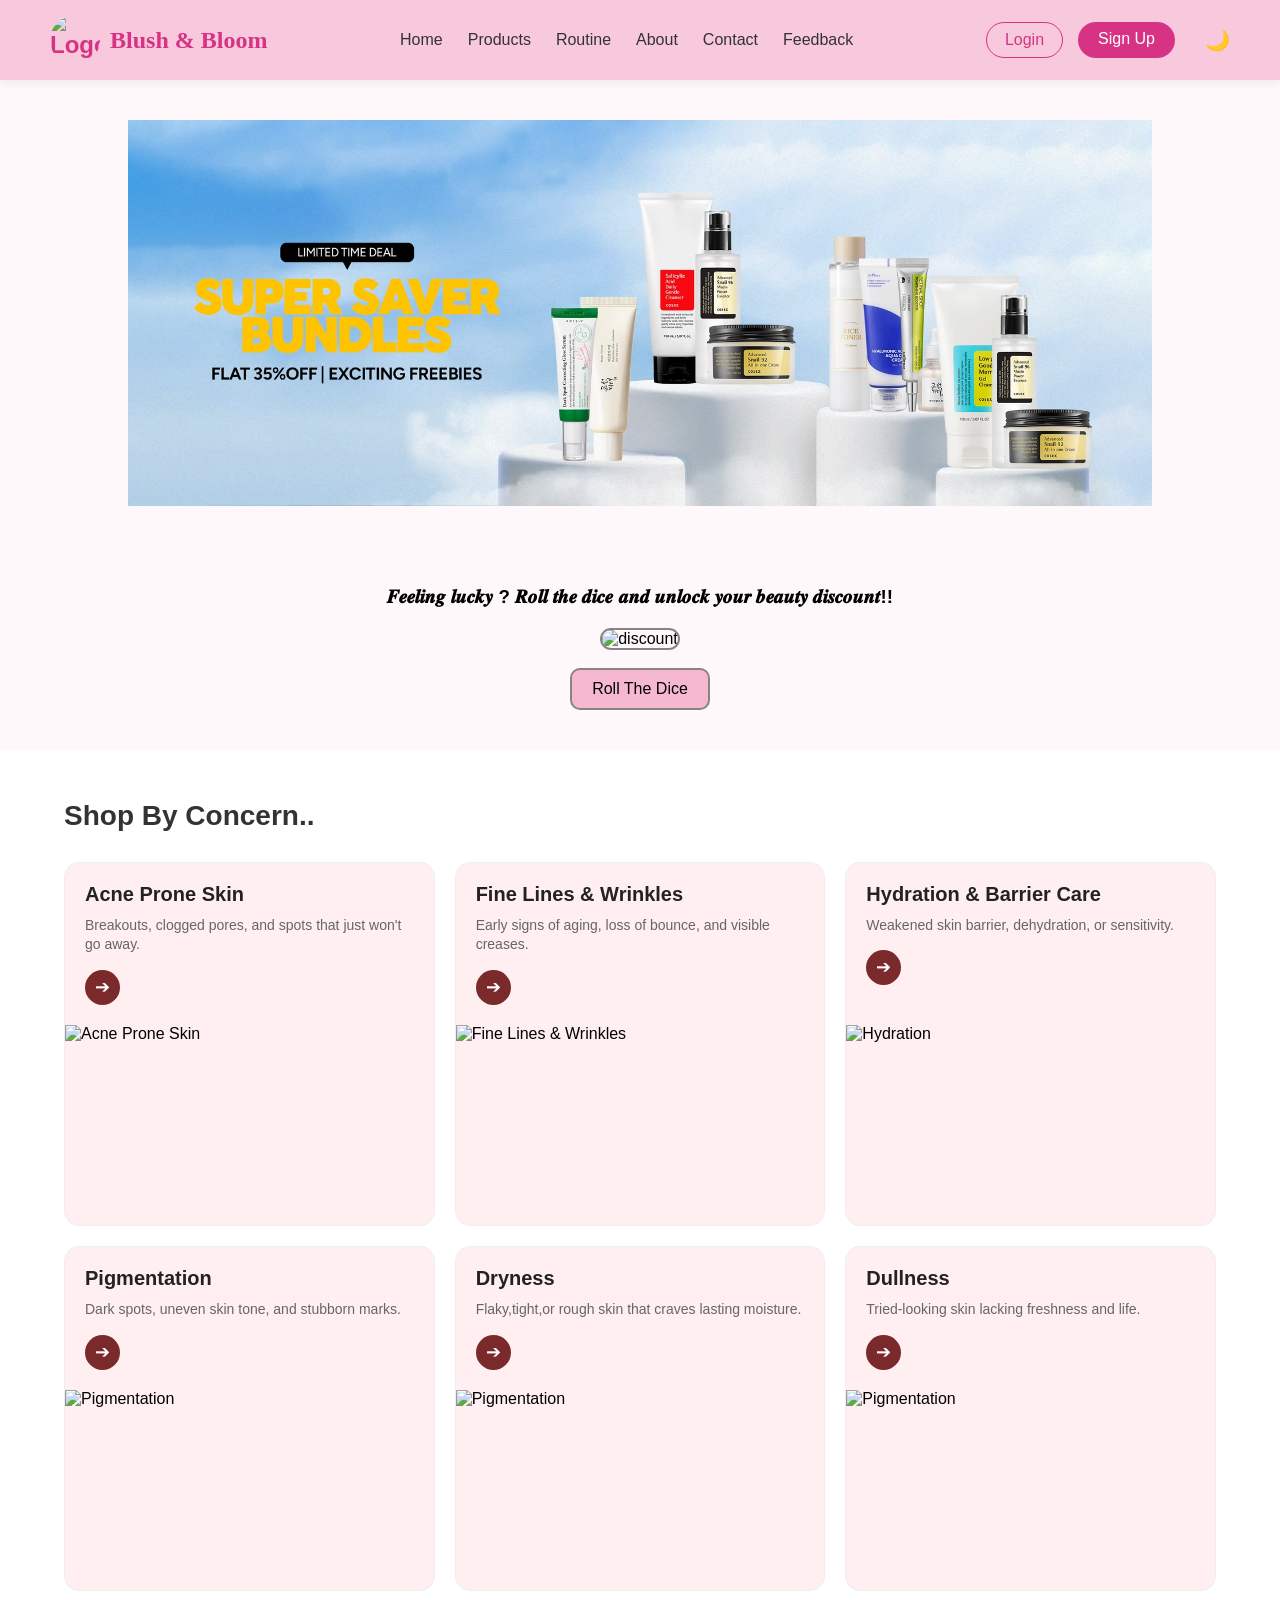
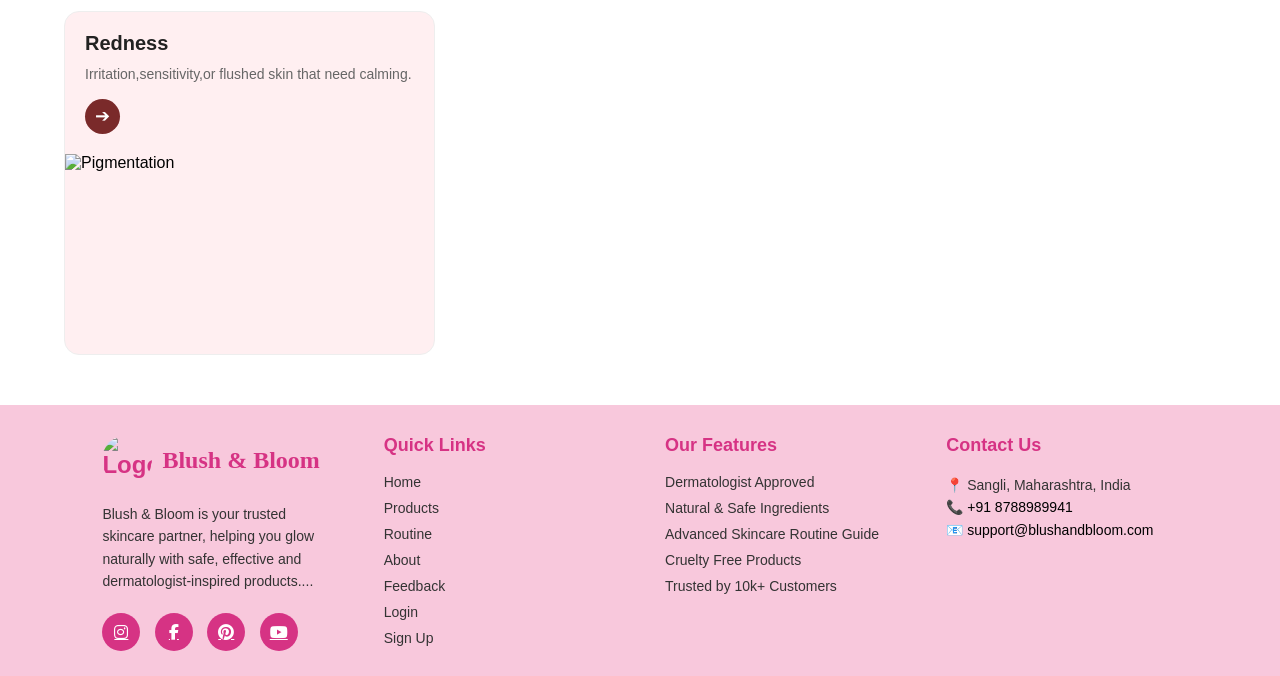
==== commit e519d1c7: "weblogo set" ====
--- a/index.html
+++ b/index.html
@@ -1,12 +1,16 @@
 <!DOCTYPE html>
 <html lang="en">
+
 <head>
     <title>Blush & Bloom</title>
     <link rel="stylesheet" href="./css/index.css">
-       <link rel="stylesheet" href="./css/navbar.css">
-        <link rel="stylesheet" href="./css/footer.css">
+    <link rel="stylesheet" href="./css/navbar.css">
+    <link rel="stylesheet" href="./css/footer.css">
     <link rel="stylesheet" href="https://cdnjs.cloudflare.com/ajax/libs/font-awesome/6.5.0/css/all.min.css">
+    <link rel="icon" href="./images/web.logo.png" type="image-logo">
 </head>
+<script src="js/index.js"></script>
+
 <body>
     <nav class="navbar">
         <div class="nav-left">
@@ -26,8 +30,8 @@
         <div class="auth-buttons">
             <a href="pages/login.html" class="login-btn">Login</a>
             <a href="./pages/signup.html" class="signup-btn">Sign Up</a>
-        <button id="themeToggle" class="theme-btn">🌙</button>
-</button>
+            <button id="themeToggle" class="theme-btn">🌙</button>
+            </button>
         </div>
     </nav>
 
@@ -41,11 +45,9 @@
         <img src="images/slide6.webp" class="slide">
     </div>
 
-    <script src="js/index.js"></script>
-
     <div class="dice-container">
         <h3>𝑭𝒆𝒆𝒍𝒊𝒏𝒈 𝒍𝒖𝒄𝒌𝒚 ?
-𝑹𝒐𝒍𝒍 𝒕𝒉𝒆 𝒅𝒊𝒄𝒆 𝒂𝒏𝒅 𝒖𝒏𝒍𝒐𝒄𝒌 𝒚𝒐𝒖𝒓 𝒃𝒆𝒂𝒖𝒕𝒚 𝒅𝒊𝒔𝒄𝒐𝒖𝒏𝒕!!</h3>
+            𝑹𝒐𝒍𝒍 𝒕𝒉𝒆 𝒅𝒊𝒄𝒆 𝒂𝒏𝒅 𝒖𝒏𝒍𝒐𝒄𝒌 𝒚𝒐𝒖𝒓 𝒃𝒆𝒂𝒖𝒕𝒚 𝒅𝒊𝒔𝒄𝒐𝒖𝒏𝒕!!</h3>
         <img src="images/dice1.webp" alt="discount" id="dice" class="dice-img" />
         <br> <br>
         <button type="button" onclick="rollDice()" class="dice">Roll The Dice</button>
@@ -87,7 +89,7 @@
     </div>
 
     <section class="shop-by-concern">
-        <h2 class="section-title">Shop By Concern</h2>
+        <h2 class="section-title">Shop By Concern..</h2>
 
         <div class="concern-container">
             <div class="concern-card">
@@ -103,7 +105,7 @@
                 <div class="card-content">
                     <h3>Fine Lines & Wrinkles</h3>
                     <p>Early signs of aging, loss of bounce, and visible creases.</p>
-                  <a href="pages/product.html" class="arrow-btn">➔</a>
+                    <a href="pages/product.html" class="arrow-btn">➔</a>
                 </div>
                 <img src="images/fine-lines.webp" alt="Fine Lines & Wrinkles">
             </div>
@@ -112,7 +114,7 @@
                 <div class="card-content">
                     <h3>Hydration & Barrier Care</h3>
                     <p>Weakened skin barrier, dehydration, or sensitivity.</p>
-                     <a href="pages/product.html" class="arrow-btn">➔</a>
+                    <a href="pages/product.html" class="arrow-btn">➔</a>
                 </div>
                 <img src="images/hydration.webp" alt="Hydration">
             </div>
@@ -121,7 +123,7 @@
                 <div class="card-content">
                     <h3>Pigmentation</h3>
                     <p>Dark spots, uneven skin tone, and stubborn marks.</p>
-                     <a href="pages/product.html" class="arrow-btn">➔</a>
+                    <a href="pages/product.html" class="arrow-btn">➔</a>
                 </div>
                 <img src="images/pigmentation.webp" alt="Pigmentation">
             </div>
@@ -130,7 +132,7 @@
                 <div class="card-content">
                     <h3>Dryness</h3>
                     <p>Flaky,tight,or rough skin that craves lasting moisture.</p>
-              <a href="pages/product.html" class="arrow-btn">➔</a>
+                    <a href="pages/product.html" class="arrow-btn">➔</a>
                 </div>
                 <img src="images/dryness.webp" alt="Pigmentation">
             </div>
@@ -148,7 +150,7 @@
                 <div class="card-content">
                     <h3>Redness</h3>
                     <p>Irritation,sensitivity,or flushed skin that need calming.</p>
-                   <a href="pages/product.html" class="arrow-btn">➔</a>
+                    <a href="pages/product.html" class="arrow-btn">➔</a>
                 </div>
                 <img src="images/redness.webp" alt="Pigmentation">
             </div>
@@ -174,13 +176,12 @@
 
                 <div class="social-icons">
 
-                    <a href="#"><i class="fab fa-instagram"></i></a>
-                    <a href="#"><i class="fab fa-facebook-f"></i></a>
-                    <a href="#"><i class="fab fa-pinterest"></i></a>
-                    <a href="#"><i class="fab fa-youtube"></i></a>
-                </div>
-            </div>
-
+                    <a href="https://www.instagram.com/?hl=en"><i class="fab fa-instagram"></i></a>
+                    <a href="https://www.facebook.com/"><i class="fab fa-facebook-f"></i></a>
+                    <a href="https://in.pinterest.com/"><i class="fab fa-pinterest"></i></a>
+                    <a href="https://www.youtube.com/"><i class="fab fa-youtube"></i></a>
+                </div>
+            </div>
 
             <div class="footer-col">
                 <h3>Quick Links</h3>
--- a/css/navbar.css
+++ b/css/navbar.css
@@ -16,10 +16,6 @@
 
 }
 
-body {
-    margin: 0;
-}
-
 .navbar {
     display: flex;
     justify-content: space-between;
@@ -27,6 +23,7 @@
     padding: 15px 50px;
     background-color: #f8c8dc;
     box-shadow: 0 4px 8px rgba(0, 0, 0, 0.05);
+    position: sticky;
 }
 
 .logo {
@@ -175,28 +172,25 @@
 
 @media (max-width:768px){
 
-.footer-container{
+.navbar{
 flex-direction:column;
-text-align:center;
-gap:20px;
+align-items:center;
+padding:10px;
 }
 
-.footer-section{
-width:100%;
-}
-
-.footer-section h3{
-margin-bottom:8px;
-}
-
-.footer-social{
-justify-content:center;
+.nav-links{
+flex-direction:column;
+gap:10px;
 margin-top:10px;
 }
 
-.footer-bottom{
-font-size:14px;
-padding-top:10px;
+.search-bar{
+width:90%;
+margin-top:10px;
 }
 
+.theme-toggle{
+margin-top:10px;
 }
+
+}
--- a/css/footer.css
+++ b/css/footer.css
@@ -83,15 +83,35 @@
     background-color: #b0256a;
     transform: translateY(-4px);
 }
+  
+@media (max-width:768px){
 
-@media (max-width: 768px) {
+.footer-container{
+flex-direction:column;
+text-align:center;
+gap:20px;
+}
 
-    .footer-container {
-        flex-direction: column;
-        text-align: center;
-    }
+.footer-section{
+width:100%;
+}
+
+.footer-section h3{
+margin-bottom:8px;
+}
+
+.footer-social{
+justify-content:center;
+margin-top:10px;
+}
+
+.footer-bottom{
+font-size:14px;
+padding-top:10px;
+}
 
 }
+
 html, body {
     height: 100%;
 }
@@ -103,3 +123,4 @@
 
 
 
+
